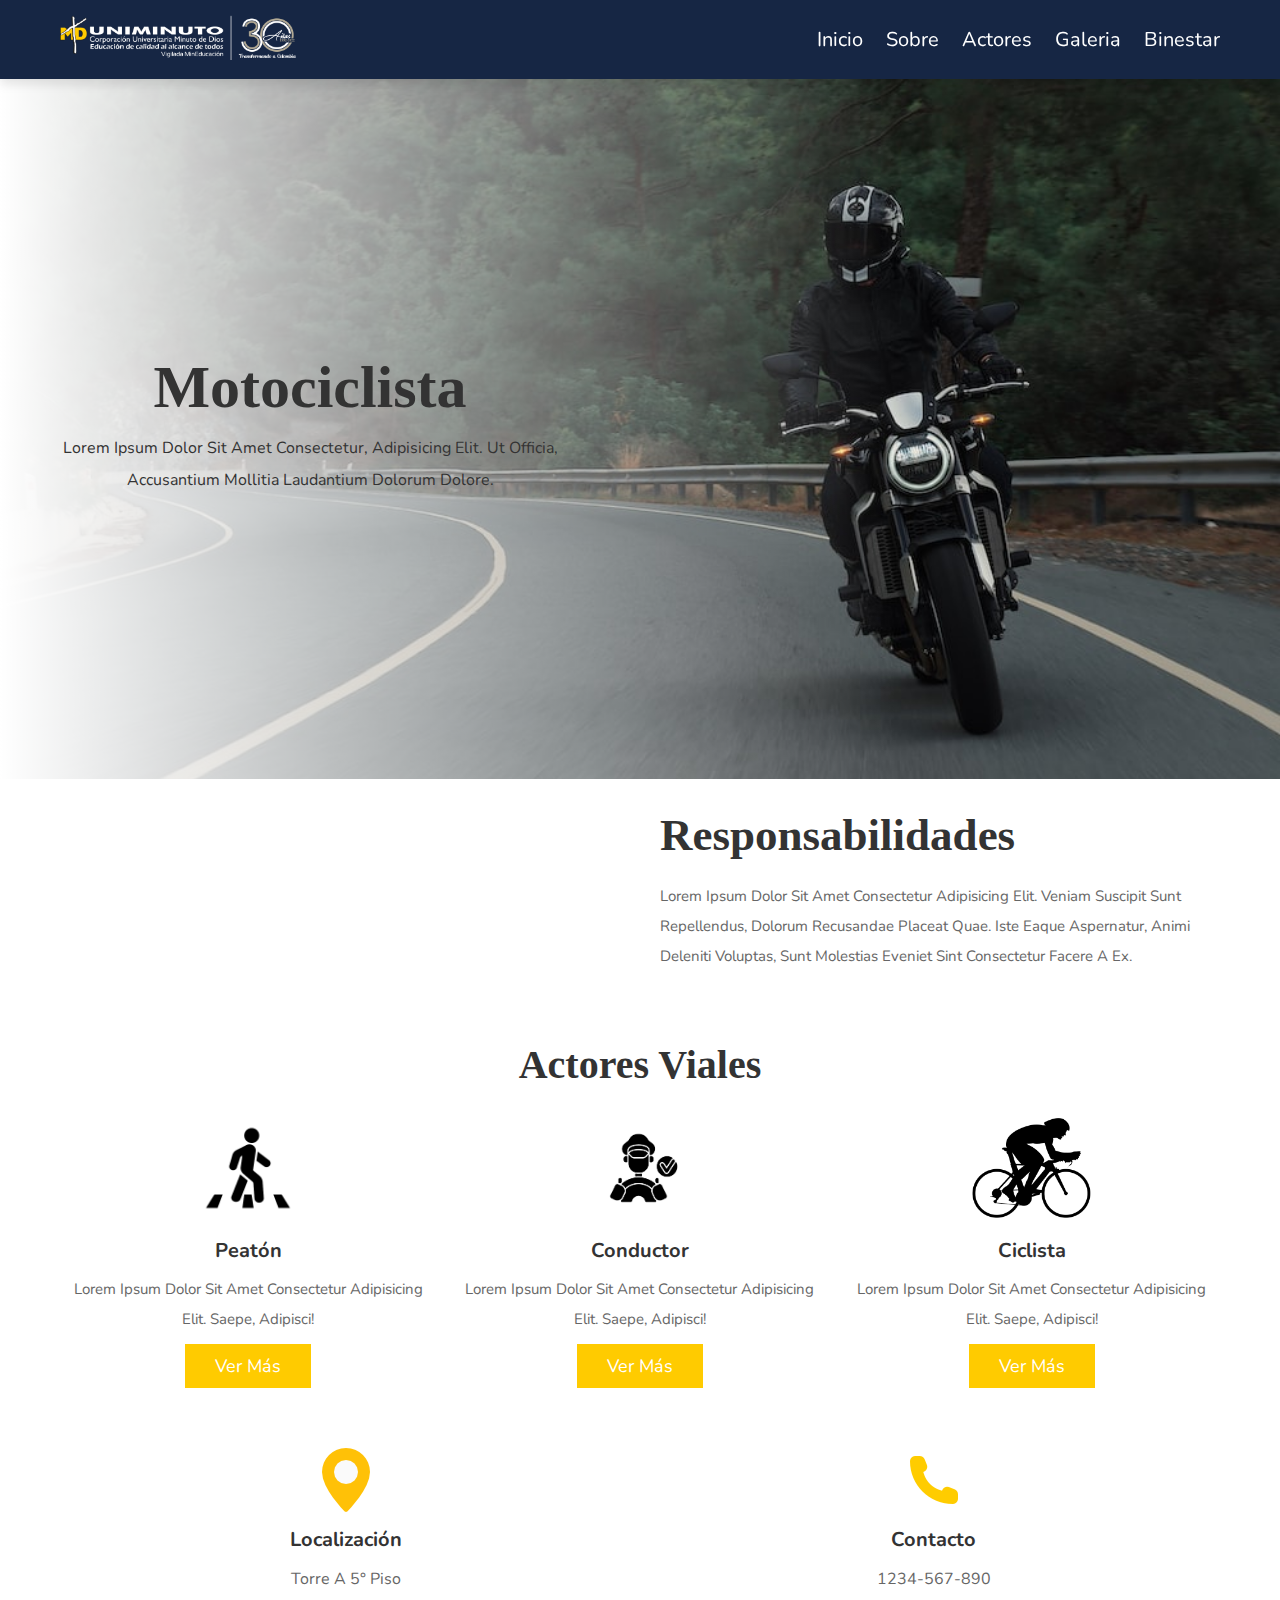
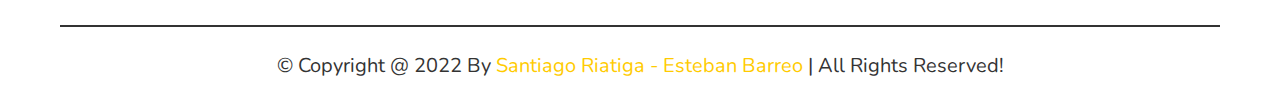
==== paneles/motociclista.html @ 2fd0191e "Add files via upload" ====
<!DOCTYPE html>
<html lang="en">
<head>
   <meta charset="UTF-8">
   <meta http-equiv="X-UA-Compatible" content="IE=edge">
   <meta name="viewport" content="width=device-width, initial-scale=1.0">
   <title>Inteligencia Vial</title>

   <!-- font awesome cdn link  -->
   <link rel="stylesheet" href="https://cdnjs.cloudflare.com/ajax/libs/font-awesome/6.1.1/css/all.min.css">

   <!-- custom css file link  -->
   <link rel="stylesheet" href="../estilos/style.css">

</head>
<body>
   
<!-- header section starts  -->

<header class="header">

   <section class="flex">

      <a href="../index.html" class="logo"><img src="../imagenes/logo.png" alt=""></a>

      <nav class="navbar">
         <a href="#home">Inicio</a>
         <a href="#about">Sobre</a>
         <a href="#act">Actores</a>
         <a href="#gallery">Galeria</a>
         <a href="#bien">Binestar</a>
      </nav>

      <div id="menu-btn" class="fas fa-bars"></div>

   </section>

</header>


<div class="home-bgmoto">

   <section class="home" id="home">

      <div class="content">
         <h3>Motociclista</h3>
         <p>Lorem ipsum dolor sit amet consectetur, adipisicing elit. Ut officia, accusantium mollitia laudantium dolorum dolore.</p>
         
      </div>

   </section>

</div>

<!-- header section ends -->


<!-- about section starts  -->

<section class="about" id="about">

   <div class="image">
      <img src="../imagenes/moto.png" alt="">
   </div>

   <div class="content">
      <h3>Responsabilidades</h3>
      <p>Lorem ipsum dolor sit amet consectetur adipisicing elit. Veniam suscipit sunt repellendus, dolorum recusandae placeat quae. Iste eaque aspernatur, animi deleniti voluptas, sunt molestias eveniet sint consectetur facere a ex.</p>
   </div>



</section>

     
<!-- about section ends -->

<!-- facility section starts  -->

<section class="facility">

   <div class="heading">
   
      <h3>Actores Viales</h3>
   </div>

   <div class="box-container">


      <div class="box">
         <img src="../imagenes/icon-2.jpg" alt="">
         <h3>Peatón</h3>
         <p>Lorem ipsum dolor sit amet consectetur adipisicing elit. Saepe, adipisci!</p>
         <a href="#act" class="btn">Ver Más</a>
      </div>

      <div class="box">
         <img src="../imagenes/icon-3.jpg" alt="">
         <h3>Conductor</h3>
         <p>Lorem ipsum dolor sit amet consectetur adipisicing elit. Saepe, adipisci!</p>
         <a href="#act" class="btn">Ver Más</a>
      </div>

      <div class="box">
         <img src="../imagenes/icon-4.png" alt="">
         <h3>Ciclista</h3>
         <p>Lorem ipsum dolor sit amet consectetur adipisicing elit. Saepe, adipisci!</p>
         <a href="#act" class="btn">Ver Más</a>
      </div>

   </div>

</section>

<!-- facility section ends -->


<!-- gallery section starts  -->




<!-- gallery section ends -->

<!-- footer section starts  -->

<section class="footer" id="bien">

   <div class="box-container">

      <div class="box">
         <img src="../imagenes/localizacion.png" alt="">
         <h3>Localización</h3>
         <p>Torre A 5° Piso</p>
      </div>

      <div class="box">
         <img src="../imagenes/llamar.png" alt="">
         <h3>Contacto</h3>
         <p>1234-567-890</p>
      </div>

   </div>

   <div class="credit"> &copy; copyright @ 2022 by <span>Santiago Riatiga - Esteban Barreo</span> | all rights reserved! </div>

</section>

<!-- footer section ends -->


<!-- menu vista celular -->
<script src="../menu/script.js"></script>

</body>
</html>
---- estilos/style.css ----
@import url('https://fonts.googleapis.com/css2?family=Merienda+One&family=Nunito:wght@200;300;400;500;600&display=swap');

:root{
   --main-color:#FFCB00;
   --black:#333;
   --white:#fff;
   --light-color:#666;
   --border:.2rem solid var(--black);
   --box-shadow:0 .5rem 1rem rgba(0,0,0,.1);
}

*{
   font-family: 'Nunito', sans-serif;
   margin:0; padding:0;
   box-sizing: border-box;
   outline: none; border:none;
   text-decoration: none;
   text-transform: capitalize;
}



::-webkit-scrollbar{
   height: .5rem;
   width: 1rem;
}

::-webkit-scrollbar-track{
   background-color: rgb(0, 0, 0);
}

::-webkit-scrollbar-thumb{
   background-color: var(--main-color);
}

html{
   font-size: 62.5%;
   overflow-x: hidden;
   scroll-behavior: smooth;
   scroll-padding-top: 6.5rem;
}

section{
   padding:3rem 2rem;
   max-width: 1200px;
   margin:0 auto;
}

.heading{
   text-align: center;
   margin-bottom: 3rem;
}

.heading img{
   height: 4rem;
   margin-bottom: 1rem;
}

.heading h3{
   font-size:4rem;
   color:var(--black);
   font-family: 'Merienda One', cursive;
}

.btn{
   display: inline-block;
   margin-top: 1rem;
   background-color: rgb(255,203,0);
   cursor: pointer;
   color:var(--white);
   font-size: 1.8rem;
   padding:1rem 3rem;
}

.btn:hover{
   background-color: rgb(22,38,68);
}

.header{
   position: sticky;
   top:0; left: 0; right:0;
   background-color: rgb(22,38,68);
   box-shadow: var(--box-shadow);
   z-index: 1000;
}

.header .flex{
   display: flex;
   align-items: center;
   justify-content: space-between;
   position: relative;
   padding:1.5rem 2rem;
}

.header .flex .logo img{
   height: 4.5rem;
}

.header .flex .navbar a{
   margin-left: 2rem;
   font-size: 2rem;
   color:white;
}

.header .flex .navbar a:hover{
   text-decoration: underline;
   color:var(--main-color);
}

#menu-btn{
   display: none;
   font-size: 2.5rem;
   color:white;
   cursor: pointer;
}

.home-bg{
   background:linear-gradient(90deg, var(--white), transparent 70%), url(../imagenes/home-bg.jpg) no-repeat;
   background-size: cover;
   background-position: center;
}

.home-bgmoto{
   background:linear-gradient(90deg, var(--white), transparent 70%), url(../imagenes/motop.jpg) no-repeat;
   background-size: cover;
   background-position: center;
}


.home-bg .home{
   min-height: 70rem;
   display: flex;
   align-items: center;
}

.home-bgmoto .home{
   min-height: 70rem;
   display: flex;
   align-items: center;
}

.home-bg .home .content{
   width: 50rem;
   text-align: center;
}

.home-bgmoto .home .content{
   width: 50rem;
   text-align: center;
}

.home-bg .home .content h3{
   font-size: 6rem;
   color:var(--black);
   font-family: 'Merienda One', cursive;
}

.home-bgmoto .home .content h3{
   font-size: 6rem;
   color:var(--black);
   font-family: 'Merienda One', cursive;
}

.home-bg .home .content p{
   padding:1rem 0;
   font-size: 1.6rem;
   color:var(--black);
   line-height: 2;
}


.home-bgmoto .home .content p{
   padding:1rem 0;
   font-size: 1.6rem;
   color:var(--black);
   line-height: 2;
} 

.about{
   display: flex;
   align-items: center;
   flex-wrap: wrap;
   gap:4rem;
}

.about .image{
   flex:1 1 40rem;
}

.about .image img{
   width: 100%;
}

.about .content{
   flex:1 1 40rem;
}

.about .content h3{
   font-size: 4.5rem;
   color:var(--black);
   font-family: 'Merienda One', cursive;
   padding-bottom: 1rem;
}

.about .content p{
   padding:1rem 0;
   line-height: 2;
   color:var(--light-color);
   font-size: 1.5rem;
}

.facility .box-container{
   display: grid;
   grid-template-columns: repeat(auto-fit, minmax(27rem, 1fr));
   gap:1.5rem;
   align-items: flex-start;
}

.facility .box-container .box{
   text-align: center;
}


.facility .box-container .box img{
   height: 10rem;
   margin-bottom: .5rem;
}

.facility .box-container .box h3{
   font-size: 2rem;
   color:var(--black);
   margin:1rem 0;
}

.facility .box-container .box p{
   line-height: 2;
   font-size: 1.5rem;
   color:var(--light-color);
}

.menu .box-container{
   display: grid;
   grid-template-columns: repeat(auto-fit, 30rem);
   gap:2rem;
   align-items: flex-start;
   justify-content: center;
}

.menu .box-container .box{
   text-align: center;
}

.menu .box-container .box img{
   width: 100%;
   margin-bottom: 1rem;
}

.menu .box-container .box h3{
   font-size: 2rem;
   color:var(--black);
}

.gallery .box-container{
   display: grid;
   grid-template-columns: repeat(auto-fit, 33rem);
   gap:1.5rem;
   justify-content: center;
}

.gallery .box-container img{
   height: 100%;
   width: 100%;
   object-fit: cover;
}

.team .box-container{
   display: grid;
   grid-template-columns: repeat(auto-fit, 33rem);
   gap:1.5rem;
   justify-content: center;
}

.team .box-container .box{
   text-align: center;
}

.team .box-container .box img{
   width: 100%;
   object-fit: cover;
   margin-bottom: .5rem;
}

.team .box-container .box h3{
   font-size: 2rem;
   color:var(--black);
}

.contact .row{
   display: flex;
   align-items: center;
   flex-wrap: wrap;
   gap:2rem;
}

.contact .row .image{
   flex:1 1 50rem;
}

.contact .row .image img{
   width: 100%;
}

.contact .row form{
   flex:1 1 30rem;
   border:var(--border);
   padding:2rem;
   text-align: center;
}

.contact .row form h3{
   font-size: 2.5rem;
   margin-bottom: 1rem;
   color:var(--black);
}

.contact .row form .box{
   width: 100%;
   padding:1.4rem;
   font-size: 1.8rem;
   color:var(--black);
   border:var(--border);
   margin:1rem 0;
}

.footer .box-container{
   display: grid;
   grid-template-columns: repeat(auto-fit, minmax(27rem, 1fr));
   gap:1.5rem;
   align-items: flex-start;
}

.footer .box-container .box{
   text-align: center;
}

.footer .box-container .box i{
   font-size: 2.5rem;
   line-height: 6rem;
   height: 6rem;
   width: 6rem;
   border-radius: 50%;
   background-color: var(--main-color);
   color:var(--white);
   margin-bottom: 1rem;
}

.footer .box-container .box h3{
   margin:1rem 0;
   font-size: 2rem;
   color:var(--black);
}

.footer .box-container .box p{
   line-height: 2;
   font-size: 1.6rem;
   color:var(--light-color);
}

.footer .credit{
   text-align: center;
   margin-top: 3rem;
   padding-top: 2.5rem;
   border-top: var(--border);
   font-size: 2rem;
   color:var(--black);
   /* padding-bottom: 7rem; */
}

.footer .credit span{
   color:var(--main-color);
}










/* media queries  */

@media (max-width:991px){

   html{
      font-size: 55%;
   }

}

@media (max-width:768px){

   #menu-btn{
      display: inline-block;
      transition: .2s linear;
   }

   #menu-btn.fa-times{
      transform: rotate(180deg);
   }

   .header .flex .navbar{
      position: absolute;
      top:99%; left:0; right:0;
      background-color: rgb(22, 38, 68);
      border-top: var(--border);
      border-bottom: var(--border);
      clip-path: polygon(0 0, 100% 0, 100% 0, 0 0);
      transition: .2s linear;
   }

   .header .flex .navbar.active{
      clip-path: polygon(0 0, 100% 0, 100% 100%, 0% 100%);
   }

   .header .flex .navbar a{
      display: block;
      margin:2rem;
   }

   .home-bg{
      background-position: left;
   }

   .home-bgmoto{
      background-position: left;
   }

   .home-bg .home{
      justify-content: center;
   }

   .home-bgmoto .home{
      justify-content: center;
   }

   .home-bg .home .content h3{
      font-size: 4rem;
   }

   .home-bgmoto .home .content h3{
      font-size: 4rem;
   }

   .about .content h3{
      font-size: 3rem;
   }

}

@media (max-width:450px){

   html{
      font-size: 50%;
   }

   .heading img{
      height: 3rem;
   }

   .heading h3{
      font-size: 3rem;
   }

}
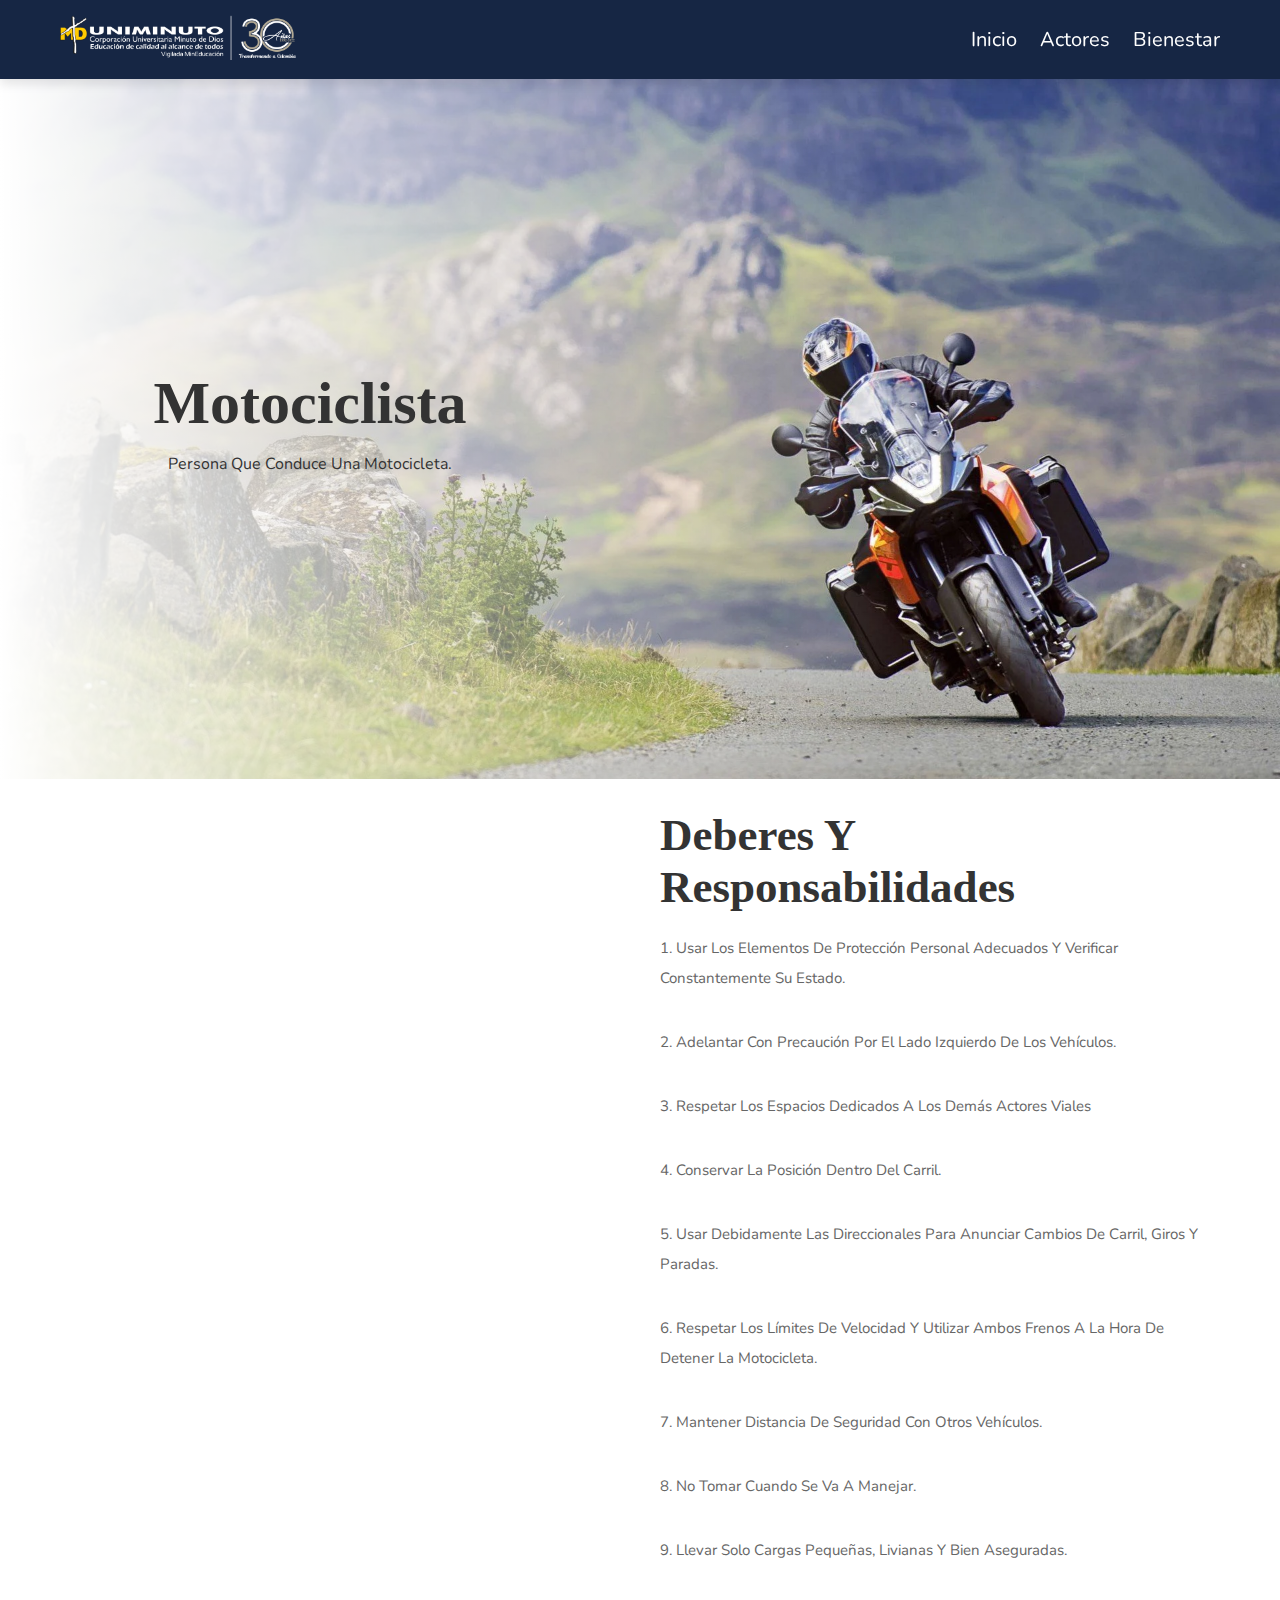
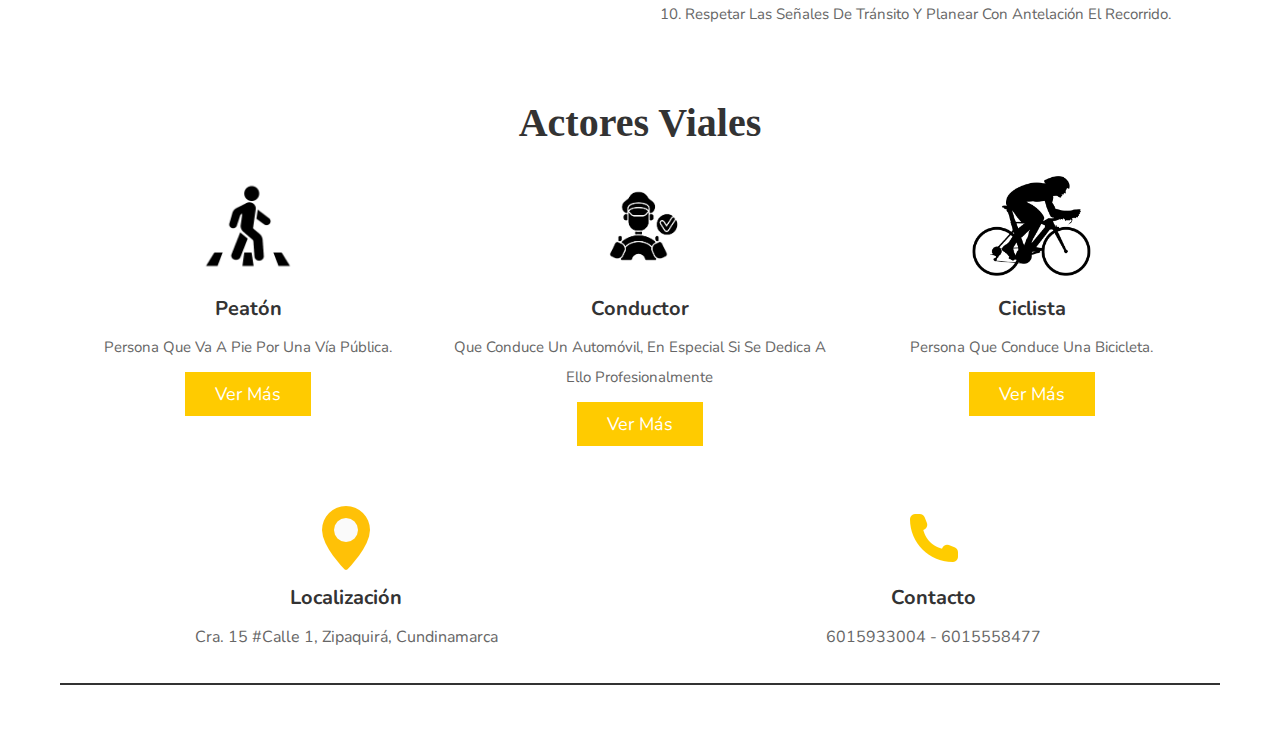
==== commit a6856d70: "Add files via upload" ====
--- a/paneles/motociclista.html
+++ b/paneles/motociclista.html
@@ -6,16 +6,13 @@
    <meta name="viewport" content="width=device-width, initial-scale=1.0">
    <title>Inteligencia Vial</title>
 
-   <!-- font awesome cdn link  -->
    <link rel="stylesheet" href="https://cdnjs.cloudflare.com/ajax/libs/font-awesome/6.1.1/css/all.min.css">
 
-   <!-- custom css file link  -->
    <link rel="stylesheet" href="../estilos/style.css">
 
 </head>
 <body>
    
-<!-- header section starts  -->
 
 <header class="header">
 
@@ -24,11 +21,9 @@
       <a href="../index.html" class="logo"><img src="../imagenes/logo.png" alt=""></a>
 
       <nav class="navbar">
-         <a href="#home">Inicio</a>
-         <a href="#about">Sobre</a>
-         <a href="#act">Actores</a>
-         <a href="#gallery">Galeria</a>
-         <a href="#bien">Binestar</a>
+         <a href="../index.html">Inicio</a>
+         <a href="#facility">Actores</a>
+         <a href="#bien">Bienestar</a>
       </nav>
 
       <div id="menu-btn" class="fas fa-bars"></div>
@@ -44,7 +39,8 @@
 
       <div class="content">
          <h3>Motociclista</h3>
-         <p>Lorem ipsum dolor sit amet consectetur, adipisicing elit. Ut officia, accusantium mollitia laudantium dolorum dolore.</p>
+         <p>Persona que conduce una motocicleta. </p>
+         
          
       </div>
 
@@ -52,10 +48,7 @@
 
 </div>
 
-<!-- header section ends -->
 
-
-<!-- about section starts  -->
 
 <section class="about" id="about">
 
@@ -64,8 +57,26 @@
    </div>
 
    <div class="content">
-      <h3>Responsabilidades</h3>
-      <p>Lorem ipsum dolor sit amet consectetur adipisicing elit. Veniam suscipit sunt repellendus, dolorum recusandae placeat quae. Iste eaque aspernatur, animi deleniti voluptas, sunt molestias eveniet sint consectetur facere a ex.</p>
+      <h3>Deberes y Responsabilidades</h3>
+      <p>1. Usar los elementos de protección personal adecuados y verificar constantemente su estado.</p>
+      <br>
+      <p>2. Adelantar con precaución por el lado izquierdo de los vehículos.</p>
+      <br>
+      <p>3. Respetar los espacios dedicados a los demás actores viales</p>
+      <br>
+      <p>4. Conservar la posición dentro del carril.</p>
+      <br>
+      <p>5. Usar debidamente las direccionales para anunciar cambios de carril, giros y paradas.</p>
+      <br>
+      <p>6. Respetar los límites de velocidad y utilizar ambos frenos a la hora de detener la motocicleta.</p>
+      <br>
+      <p>7. Mantener distancia de seguridad con otros vehículos.</p>
+      <br>
+      <p>8. No tomar cuando se va a manejar.</p>
+      <br>
+      <p>9. Llevar solo cargas pequeñas, livianas y bien aseguradas.</p>
+      <br>
+      <p>10.   Respetar las señales de tránsito y planear con antelación el recorrido.</p>
    </div>
 
 
@@ -73,11 +84,8 @@
 </section>
 
      
-<!-- about section ends -->
 
-<!-- facility section starts  -->
-
-<section class="facility">
+<section class="facility" id="facility">
 
    <div class="heading">
    
@@ -90,39 +98,29 @@
       <div class="box">
          <img src="../imagenes/icon-2.jpg" alt="">
          <h3>Peatón</h3>
-         <p>Lorem ipsum dolor sit amet consectetur adipisicing elit. Saepe, adipisci!</p>
-         <a href="#act" class="btn">Ver Más</a>
+         <p>Persona que va a pie por una vía pública.</p>
+         <a href="peaton.html" class="btn">Ver Más</a>
       </div>
 
       <div class="box">
          <img src="../imagenes/icon-3.jpg" alt="">
          <h3>Conductor</h3>
-         <p>Lorem ipsum dolor sit amet consectetur adipisicing elit. Saepe, adipisci!</p>
-         <a href="#act" class="btn">Ver Más</a>
+         <p>Que conduce un automóvil, en especial si se dedica a ello profesionalmente</p>
+         <a href="conductor.html" class="btn">Ver Más</a>
       </div>
 
       <div class="box">
          <img src="../imagenes/icon-4.png" alt="">
          <h3>Ciclista</h3>
-         <p>Lorem ipsum dolor sit amet consectetur adipisicing elit. Saepe, adipisci!</p>
-         <a href="#act" class="btn">Ver Más</a>
+         <p>Persona que conduce una bicicleta. </p>
+         <a href="ciclista.html" class="btn">Ver Más</a>
       </div>
 
    </div>
 
 </section>
 
-<!-- facility section ends -->
 
-
-<!-- gallery section starts  -->
-
-
-
-
-<!-- gallery section ends -->
-
-<!-- footer section starts  -->
 
 <section class="footer" id="bien">
 
@@ -131,25 +129,22 @@
       <div class="box">
          <img src="../imagenes/localizacion.png" alt="">
          <h3>Localización</h3>
-         <p>Torre A 5° Piso</p>
+         <p> Cra. 15 #Calle 1, Zipaquirá, Cundinamarca</p>
       </div>
 
       <div class="box">
          <img src="../imagenes/llamar.png" alt="">
          <h3>Contacto</h3>
-         <p>1234-567-890</p>
+         <p>6015933004 - 6015558477</p>
       </div>
 
    </div>
 
-   <div class="credit"> &copy; copyright @ 2022 by <span>Santiago Riatiga - Esteban Barreo</span> | all rights reserved! </div>
+   <div class="credit"> </div>
 
 </section>
 
-<!-- footer section ends -->
 
-
-<!-- menu vista celular -->
 <script src="../menu/script.js"></script>
 
 </body>
--- a/estilos/style.css
+++ b/estilos/style.css
@@ -126,6 +126,25 @@
    background-position: center;
 }
 
+.home-bgpeaton{
+   background:linear-gradient(90deg, var(--white), transparent 70%), url(../imagenes/peatonp.jpg) no-repeat;
+   background-size: cover;
+   background-position: center;
+}
+
+.home-bgconductor{
+   background:linear-gradient(90deg, var(--white), transparent 70%), url(../imagenes/conductorp.jpg) no-repeat;
+   background-size: cover;
+   background-position: center;
+}
+
+.home-bgciclista{
+   background:linear-gradient(90deg, var(--white), transparent 70%), url(../imagenes/ciclistap.jpg) no-repeat;
+   background-size: cover;
+   background-position: center;
+}
+
+
 
 .home-bg .home{
    min-height: 70rem;
@@ -139,6 +158,24 @@
    align-items: center;
 }
 
+.home-bgpeaton .home{
+   min-height: 70rem;
+   display: flex;
+   align-items: center;
+}
+
+.home-bgconductor .home{
+   min-height: 70rem;
+   display: flex;
+   align-items: center;
+}
+
+.home-bgciclista .home{
+   min-height: 70rem;
+   display: flex;
+   align-items: center;
+}
+
 .home-bg .home .content{
    width: 50rem;
    text-align: center;
@@ -149,6 +186,22 @@
    text-align: center;
 }
 
+.home-bgpeaton .home .content{
+   width: 50rem;
+   text-align: center;
+}
+
+.home-bgconductor .home .content{
+   width: 50rem;
+   text-align: center;
+}
+
+.home-bgciclista .home .content{
+   width: 50rem;
+   text-align: center;
+}
+
+
 .home-bg .home .content h3{
    font-size: 6rem;
    color:var(--black);
@@ -160,6 +213,26 @@
    color:var(--black);
    font-family: 'Merienda One', cursive;
 }
+
+
+.home-bgpeaton .home .content h3{
+   font-size: 6rem;
+   color:var(--black);
+   font-family: 'Merienda One', cursive;
+}
+
+.home-bgconductor .home .content h3{
+   font-size: 6rem;
+   color:var(--black);
+   font-family: 'Merienda One', cursive;
+}
+
+.home-bgciclista .home .content h3{
+   font-size: 6rem;
+   color:var(--black);
+   font-family: 'Merienda One', cursive;
+}
+
 
 .home-bg .home .content p{
    padding:1rem 0;
@@ -170,6 +243,27 @@
 
 
 .home-bgmoto .home .content p{
+   padding:1rem 0;
+   font-size: 1.6rem;
+   color:var(--black);
+   line-height: 2;
+} 
+
+.home-bgpeaton .home .content p{
+   padding:1rem 0;
+   font-size: 1.6rem;
+   color:var(--black);
+   line-height: 2;
+} 
+
+.home-bgconductor .home .content p{
+   padding:1rem 0;
+   font-size: 1.6rem;
+   color:var(--black);
+   line-height: 2;
+} 
+
+.home-bgciclista .home .content p{
    padding:1rem 0;
    font-size: 1.6rem;
    color:var(--black);
@@ -437,6 +531,18 @@
       background-position: left;
    }
 
+   .home-bgpeaton{
+      background-position: left;
+   }
+
+   .home-bgconductor{
+      background-position: left;
+   }
+
+    .home-bgciclista{
+      background-position: left;
+   }
+
    .home-bg .home{
       justify-content: center;
    }
@@ -445,6 +551,18 @@
       justify-content: center;
    }
 
+   .home-bgpeaton .home{
+      justify-content: center;
+   }
+
+   .home-bgconductor .home{
+      justify-content: center;
+   }
+
+   .home-bgciclista .home{
+      justify-content: center;
+   }
+
    .home-bg .home .content h3{
       font-size: 4rem;
    }
@@ -453,6 +571,18 @@
       font-size: 4rem;
    }
 
+   .home-bgpeaton .home .content h3{
+      font-size: 4rem;
+   }
+
+   .home-bgconductor .home .content h3{
+      font-size: 4rem;
+   }
+
+   .home-bgciclista .home .content h3{
+      font-size: 4rem;
+   }
+
    .about .content h3{
       font-size: 3rem;
    }
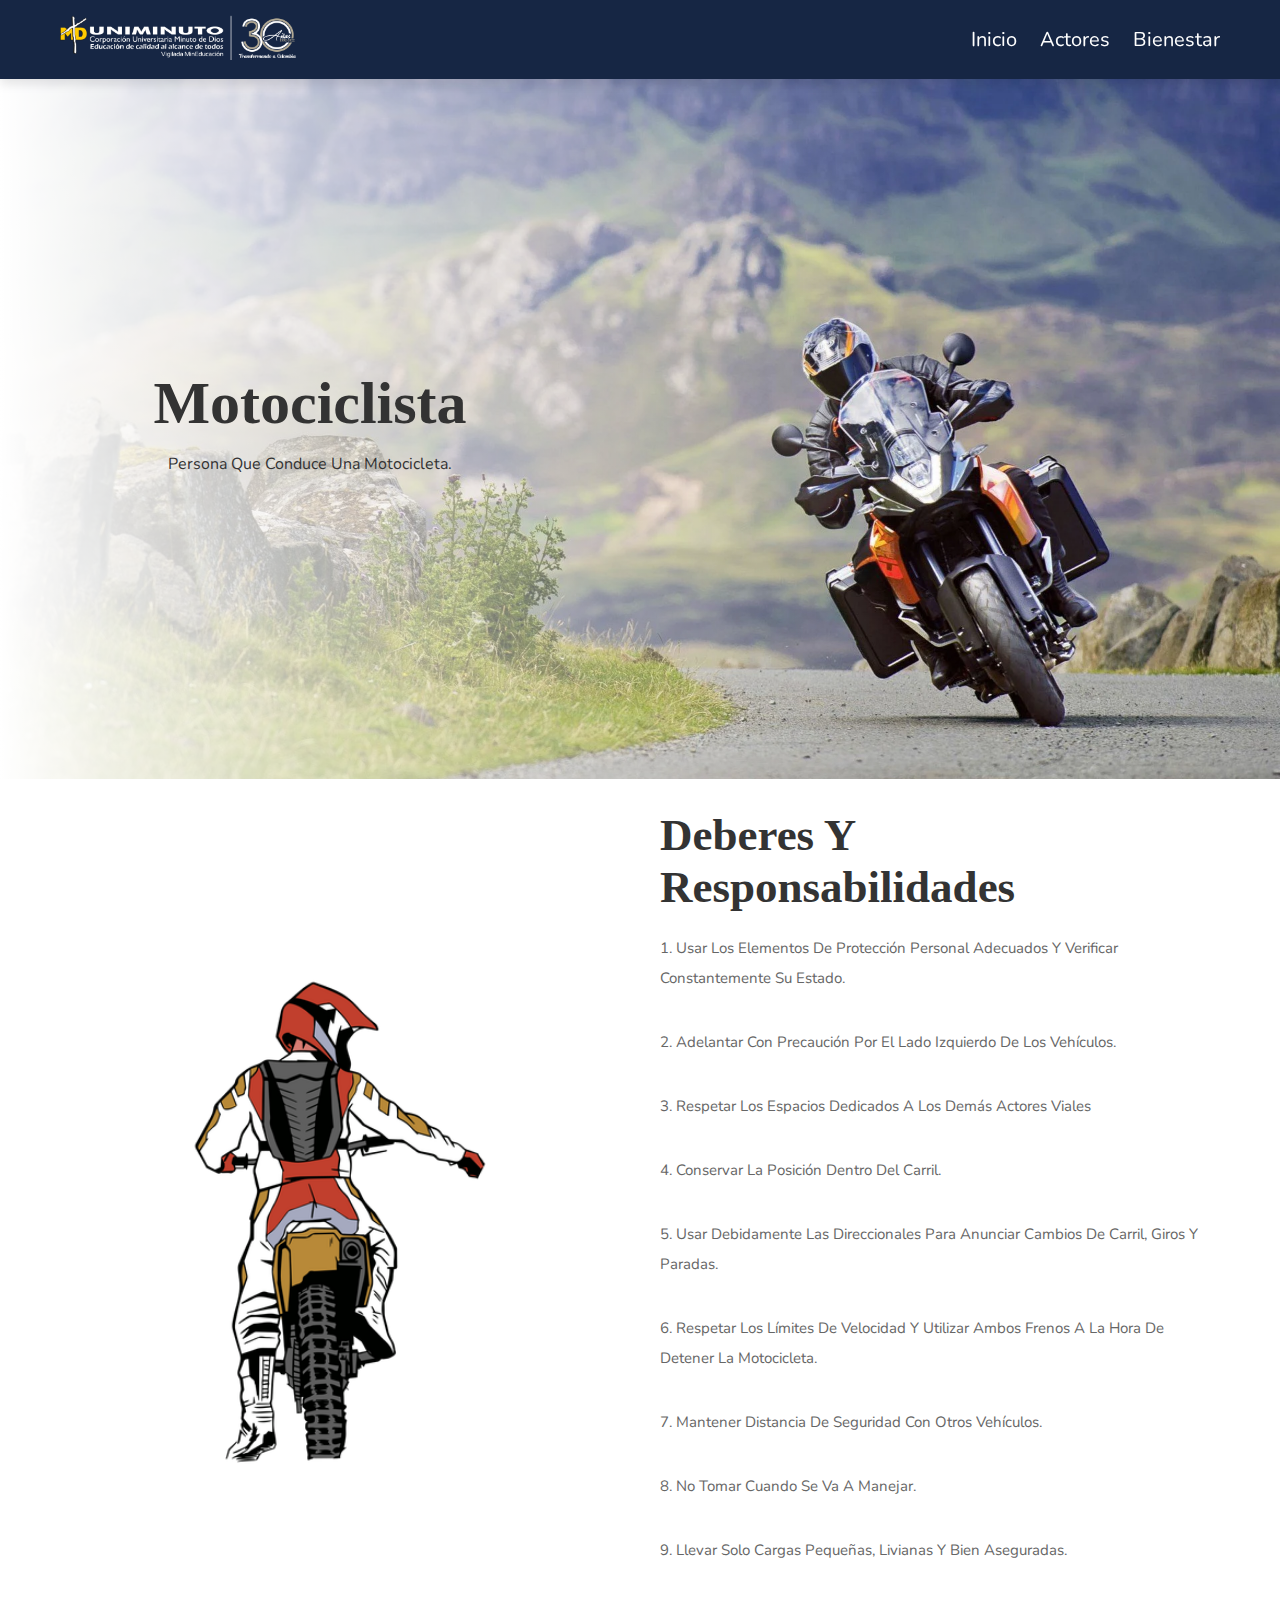
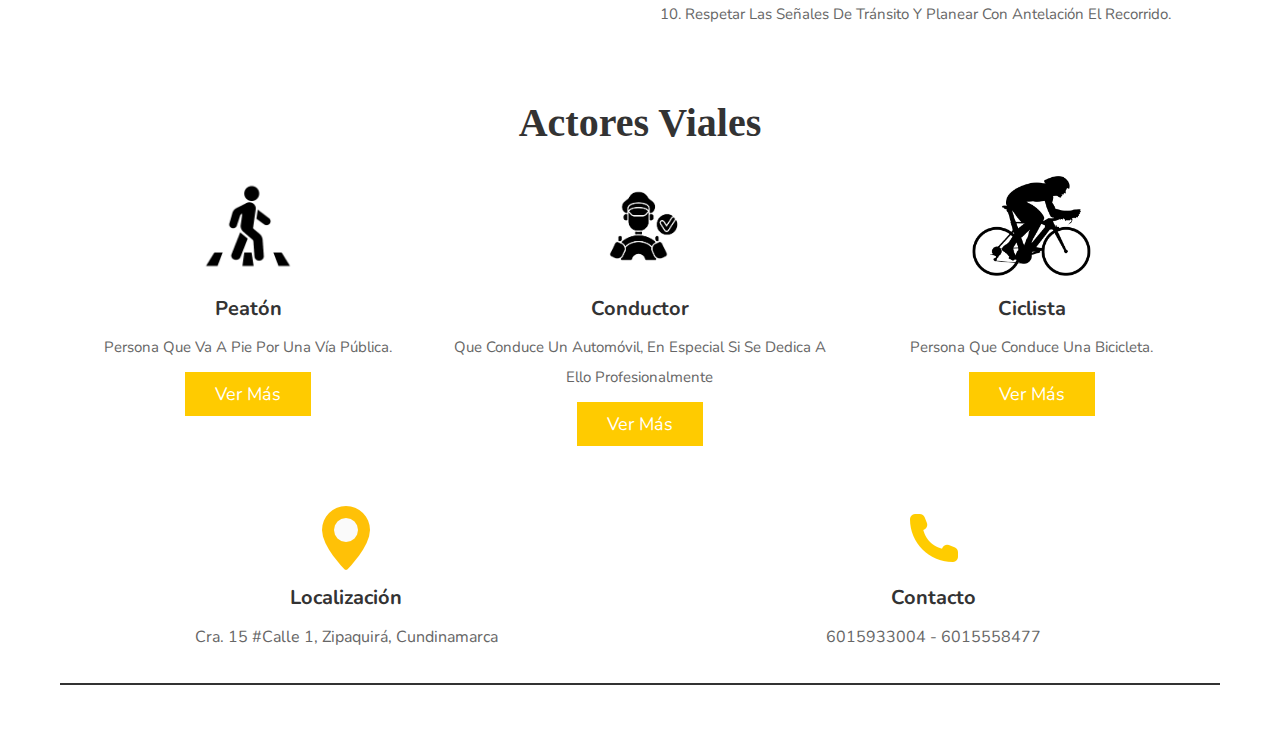
==== commit 5db27455: "Add files via upload" ====
--- a/paneles/motociclista.html
+++ b/paneles/motociclista.html
@@ -53,7 +53,7 @@
 <section class="about" id="about">
 
    <div class="image">
-      <img src="../imagenes/moto.png" alt="">
+      <img src="../imagenes/motociclista.png" alt="">
    </div>
 
    <div class="content">
